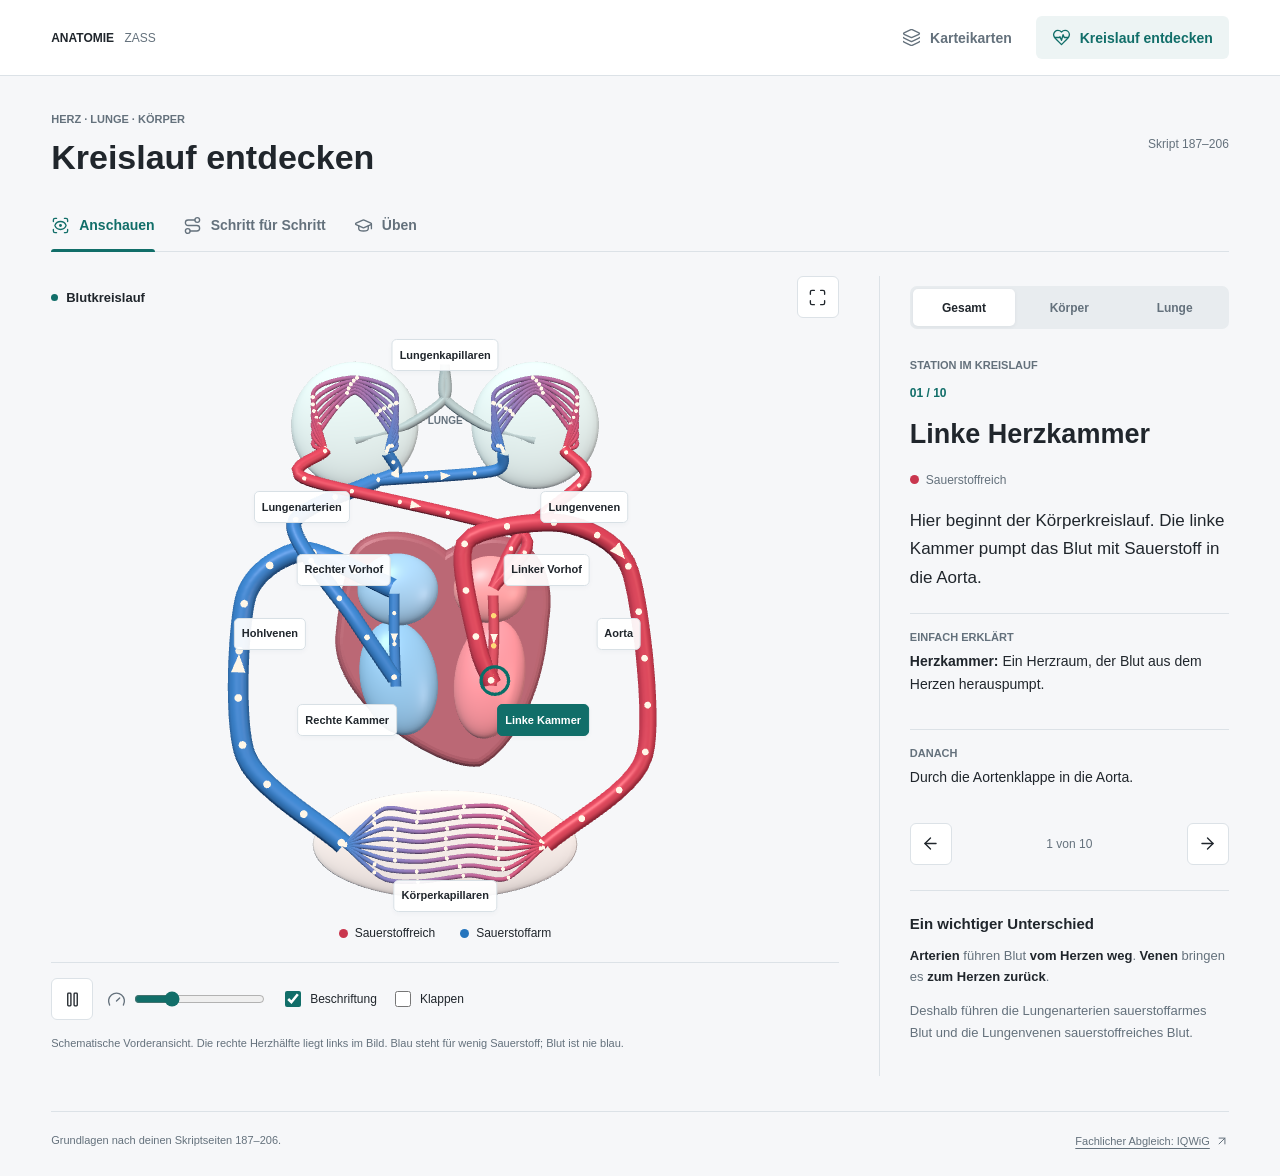
==== kreislauf.html @ b0d9cb3d "Add interactive circulation explorer with guided learning and exercises" ====
<!doctype html>
<html lang="de">
<head>
  <meta charset="utf-8">
  <meta name="viewport" content="width=device-width, initial-scale=1">
  <meta name="theme-color" content="#f6f7f9">
  <link rel="icon" href="data:,">
  <title>Kreislauf entdecken · Anatomie ZASS</title>
  <link rel="stylesheet" href="kreislauf.css?v=1">
  <script src="vendor/lucide.min.js" defer></script>
  <script type="module" src="kreislauf.js?v=1"></script>
</head>
<body>
  <header class="topbar">
    <a class="brand" href="index.html">ANATOMIE <span>ZASS</span></a>
    <nav aria-label="Hauptnavigation"><a href="index.html"><i data-lucide="layers"></i>Karteikarten</a><a href="kreislauf.html" aria-current="page"><i data-lucide="heart-pulse"></i>Kreislauf entdecken</a></nav>
  </header>
  <main>
    <div class="page-heading"><div><p class="eyebrow">HERZ · LUNGE · KÖRPER</p><h1>Kreislauf entdecken</h1></div><span class="source-badge">Skript 187–206</span></div>
    <div class="mode-bar" role="tablist" aria-label="Lernmodus">
      <button role="tab" id="tab-explore" aria-selected="true" data-mode="explore"><i data-lucide="scan-eye"></i>Anschauen</button>
      <button role="tab" id="tab-guide" aria-selected="false" data-mode="guide"><i data-lucide="route"></i>Schritt für Schritt</button>
      <button role="tab" id="tab-practice" aria-selected="false" data-mode="practice"><i data-lucide="graduation-cap"></i>Üben</button>
    </div>
    <div class="workspace">
      <section class="visual" aria-label="Interaktives Kreislaufmodell">
        <div class="visual-head"><span><span class="live-dot"></span>Blutkreislauf</span><button id="reset-view" class="icon-button" title="Ansicht zurücksetzen" aria-label="Ansicht zurücksetzen"><i data-lucide="maximize"></i></button></div>
        <div id="mobile-context" class="mobile-context" aria-live="polite"></div>
        <div id="scene"><canvas id="model" aria-label="Schematisches räumliches Modell von Herz, Lunge und Körperkreislauf"></canvas><div id="labels"></div><p id="scene-loading">Kreislauf wird geladen …</p><div id="fallback" hidden><img src="assets/slides/marked-20260912/page-206.jpg" alt="Schema von Lungen- und Körperkreislauf"><p>3D ist auf diesem Gerät nicht verfügbar. Alle Lerntexte und Übungen sind weiterhin nutzbar.</p></div></div>
        <div class="legend"><span><b class="swatch red"></b>Sauerstoffreich</span><span><b class="swatch blue"></b>Sauerstoffarm</span></div>
        <div class="scene-controls"><button id="play" class="icon-button" title="Animation pausieren" aria-label="Animation pausieren"><i data-lucide="pause"></i></button><label class="speed"><i data-lucide="gauge"></i><input type="range" id="speed" min="0.35" max="1.5" value="0.65" step="0.05" aria-label="Animationsgeschwindigkeit"></label><label class="toggle"><input type="checkbox" id="label-toggle" checked><span>Beschriftung</span></label><label class="toggle"><input type="checkbox" id="valve-toggle"><span>Klappen</span></label></div>
        <p class="model-note">Schematische Vorderansicht. Die rechte Herzhälfte liegt links im Bild. Blau steht für wenig Sauerstoff; Blut ist nie blau.</p>
      </section>
      <section class="learning" aria-label="Lernbereich">
        <div id="explore-panel" role="tabpanel" aria-labelledby="tab-explore">
          <div class="segmented" aria-label="Kreislauf auswählen"><button data-circuit="all" aria-pressed="true">Gesamt</button><button data-circuit="body" aria-pressed="false">Körper</button><button data-circuit="lung" aria-pressed="false">Lunge</button></div>
          <p class="section-label">STATION IM KREISLAUF</p><div id="detail"></div>
          <div class="station-nav"><button id="station-prev" class="icon-button" aria-label="Vorherige Station" title="Vorherige Station"><i data-lucide="arrow-left"></i></button><span id="station-count"></span><button id="station-next" class="icon-button" aria-label="Nächste Station" title="Nächste Station"><i data-lucide="arrow-right"></i></button></div>
          <div class="reference"><h3>Ein wichtiger Unterschied</h3><p><strong>Arterien</strong> führen Blut <strong>vom Herzen weg</strong>. <strong>Venen</strong> bringen es <strong>zum Herzen zurück</strong>.</p><p>Deshalb führen die Lungenarterien sauerstoffarmes Blut und die Lungenvenen sauerstoffreiches Blut.</p></div>
        </div>
        <div id="guide-panel" role="tabpanel" aria-labelledby="tab-guide" hidden><p class="section-label">MIT DEM BLUT DURCH DEN KÖRPER</p><h2>Ein ganzer Umlauf.</h2><p class="subtle">Von der linken Herzkammer bis zurück zum Herzen.</p><div class="step-progress"><span id="step-progress"></span></div><div id="guide-detail"></div><div class="guide-controls"><button id="guide-prev" class="secondary"><i data-lucide="arrow-left"></i>Zurück</button><button id="guide-next" class="primary">Weiter<i data-lucide="arrow-right"></i></button></div><ol id="step-list" class="step-list"></ol></div>
        <div id="practice-panel" role="tabpanel" aria-labelledby="tab-practice" hidden><div class="practice-top"><h2>Dein Wissen.</h2><span id="practice-score"></span></div><div class="segmented" aria-label="Übung auswählen"><button data-exercise="find" aria-pressed="true">Zuordnen</button><button data-exercise="order" aria-pressed="false">Blutweg</button><button data-exercise="speak" aria-pressed="false">Erklären</button></div><div id="exercise"></div></div>
      </section>
    </div>
    <footer class="footer"><span>Grundlagen nach deinen Skriptseiten 187–206.</span><a href="https://www.gesundheitsinformation.de/wie-funktioniert-das-herz.html" target="_blank" rel="noopener noreferrer">Fachlicher Abgleich: IQWiG<i data-lucide="arrow-up-right"></i></a></footer>
  </main>
</body>
</html>
---- kreislauf.css ----
:root{color-scheme:light;--bg:#f6f7f9;--ink:#20262c;--muted:#64717c;--line:#dce2e7;--red:#c9364e;--blue:#2675bd;--teal:#116e69;--soft:#e8f3f1;font-family:-apple-system,BlinkMacSystemFont,"Segoe UI",sans-serif;font-synthesis:none;letter-spacing:0}
*{box-sizing:border-box}body{margin:0;background:var(--bg);color:var(--ink)}button,input,a{touch-action:manipulation}button,input{font:inherit}button,a{ -webkit-tap-highlight-color:transparent}button{cursor:pointer}button:disabled{opacity:.45;cursor:default}a{color:inherit;text-decoration:none}button:focus-visible,a:focus-visible,input:focus-visible,summary:focus-visible{outline:3px solid #329cba;outline-offset:4px}button{color:inherit}svg.lucide{width:19px;height:19px;stroke-width:1.7;flex:none}[hidden]{display:none!important}
.topbar{min-height:76px;border-bottom:1px solid var(--line);padding:12px 4%;display:flex;align-items:center;justify-content:space-between;gap:24px;background:#fff}.brand{font-size:12px;letter-spacing:0;font-weight:800;white-space:nowrap}.brand span{color:var(--muted);margin-left:7px;font-weight:500}.topbar nav{display:flex;gap:8px}.topbar nav a{display:flex;align-items:center;gap:9px;padding:12px 16px;font-size:14px;border-radius:6px;color:var(--muted);font-weight:600}.topbar nav a[aria-current]{background:#edf4f4;color:var(--teal)}main{max-width:1480px;margin:auto;padding:34px 4% 0}.page-heading{display:flex;align-items:center;justify-content:space-between;gap:16px;margin-bottom:26px}.eyebrow,.section-label{font-size:11px;letter-spacing:0;font-weight:700;color:var(--muted);margin:0 0 10px}h1{font-size:34px;line-height:1.15;margin:0;font-weight:650}h2{font-size:27px;font-weight:630;margin:0 0 15px;line-height:1.2}h3{font-size:15px;margin:0 0 10px}p{line-height:1.65}.source-badge{font-size:12px;color:var(--muted)}.mode-bar{display:flex;gap:28px;border-bottom:1px solid var(--line)}.mode-bar button{position:relative;display:flex;align-items:center;gap:9px;background:none;border:0;padding:12px 0 16px;color:var(--muted);font-size:14px;font-weight:600;min-height:48px}.mode-bar button[aria-selected=true]{color:var(--teal)}.mode-bar button[aria-selected=true]:after{content:"";position:absolute;bottom:-1px;left:0;right:0;height:3px;background:var(--teal);border-radius:3px 3px 0 0}.workspace{display:grid;grid-template-columns:minmax(0,1fr) 350px;gap:40px;padding-top:24px}.visual{min-width:0;position:relative}.visual-head{display:flex;justify-content:space-between;align-items:center;font-size:13px;font-weight:600}.visual-head>span{display:flex;align-items:center;gap:8px}.live-dot{width:7px;height:7px;background:var(--teal);border-radius:50%}.icon-button{width:42px;height:42px;display:inline-flex;align-items:center;justify-content:center;border:1px solid var(--line);border-radius:6px;background:#fff;flex:none}.icon-button:hover{background:#eaf1f3}.icon-button:active{transform:translateY(1px)}#scene{height:610px;width:100%;position:relative;isolation:isolate}#model{display:block;width:100%;height:100%;touch-action:pan-y}#labels{position:absolute;inset:0;pointer-events:none}.model-label{position:absolute;transform:translate(-50%,-50%);pointer-events:auto;padding:5px 7px;background:rgba(255,255,255,.93);border:1px solid #d8e0e5;border-radius:5px;font-size:11px;min-height:32px;font-weight:600;line-height:1.2;white-space:nowrap;box-shadow:0 2px 5px #1a354a09}.model-label:hover,.model-label.active{background:var(--teal);color:white;border-color:var(--teal)}.model-label.numbered{min-width:34px;font-size:13px}.model-label.valve{background:#fff6df;color:#775323;border-color:#e8d1a5;font-size:10px}.model-label.valve.active{background:#775323;color:white}.model-label.faded{opacity:.35}.label-title{position:absolute;transform:translate(-50%,-50%);font-size:10px;font-weight:700;color:var(--muted);white-space:nowrap;pointer-events:none}#scene-loading{position:absolute;inset:35% 10% auto;text-align:center;color:var(--muted);font-size:14px}#fallback{position:absolute;inset:20px 0;background:var(--bg);z-index:5}#fallback img{width:100%;max-height:430px;object-fit:contain}#fallback p{font-size:13px}.legend{display:flex;justify-content:center;gap:25px;font-size:12px;margin-top:-2px}.legend span{display:flex;align-items:center;gap:7px}.swatch{width:9px;height:9px;border-radius:50%;display:block}.red{background:var(--red)}.blue{background:var(--blue)}.scene-controls{display:flex;align-items:center;gap:14px;margin:22px 0 0;border-top:1px solid var(--line);padding-top:15px}.speed{display:flex;align-items:center;gap:6px;flex:1;min-width:70px;max-width:160px;color:var(--muted)}.speed input{width:100%;accent-color:var(--teal);min-width:40px}.toggle{display:flex;align-items:center;gap:6px;font-size:12px;cursor:pointer}.toggle input{accent-color:var(--teal);width:16px;height:16px}.model-note{font-size:11px;color:var(--muted);margin:14px 0 0;max-width:600px}.learning{border-left:1px solid var(--line);padding:10px 0 20px 30px;min-width:0}.segmented{display:flex;background:#e8ecef;border-radius:7px;padding:3px;margin-bottom:27px;gap:3px}.segmented button{flex:1;min-width:0;border:0;border-radius:5px;background:transparent;font-size:12px;min-height:37px;padding:7px;color:var(--muted);font-weight:600}.segmented button[aria-pressed=true]{background:white;color:var(--ink);box-shadow:0 1px 4px #1523300f}.detail-number{font-size:12px;color:var(--teal);font-weight:700;margin:0 0 14px}.detail-description{font-size:17px;line-height:1.7;margin:0 0 20px}.oxygen-tag{display:inline-flex;align-items:center;gap:7px;font-size:12px;padding:7px 0;color:var(--muted);margin-bottom:13px}.fact-box{border-top:1px solid var(--line);padding:17px 0;margin-top:12px}.fact-box dt{font-size:11px;font-weight:700;color:var(--muted);margin-bottom:7px}.fact-box dd{margin:0;font-size:14px;line-height:1.65}.station-nav{display:flex;align-items:center;justify-content:space-between;margin:12px 0 25px}.station-nav>span{font-size:12px;color:var(--muted)}.reference{border-top:1px solid var(--line);padding-top:24px}.reference p{font-size:13px;color:var(--muted)}.reference strong{color:var(--ink);font-weight:600}.subtle{color:var(--muted);font-size:14px}.step-progress{height:4px;background:#e0e7e8;border-radius:4px;margin:23px 0}.step-progress span{display:block;height:100%;background:var(--teal);border-radius:4px;transition:width .25s}.guide-controls{display:flex;gap:10px;margin:20px 0 25px}.primary,.secondary{border:1px solid var(--line);border-radius:6px;padding:12px 15px;min-height:44px;font-weight:600;font-size:13px;display:inline-flex;align-items:center;justify-content:center;gap:8px}.primary{background:var(--teal);color:#fff;border-color:var(--teal)}.primary:hover{background:#0e5955}.secondary{background:#fff}.guide-controls button{flex:1}.step-list{list-style:none;margin:0;padding:0;display:grid;gap:2px}.step-list button{display:flex;width:100%;align-items:center;gap:12px;padding:9px 5px;background:none;border:0;text-align:left;font-size:12px;color:var(--muted);min-height:36px}.step-list button span{width:24px;height:24px;display:grid;place-items:center;border-radius:50%;background:#e5ebed;font-size:10px}.step-list button.active{color:var(--teal);font-weight:650}.step-list button.active span{background:var(--teal);color:#fff}.practice-top{display:flex;align-items:start;justify-content:space-between;gap:10px}#practice-score{font-size:11px;color:var(--teal);line-height:1.5;text-align:right}.exercise-heading{font-size:21px;line-height:1.4;margin:17px 0}.exercise-note{font-size:13px;color:var(--muted)}.answer-options{display:grid;gap:8px;margin:20px 0}.answer-options button{display:flex;gap:10px;align-items:center;border:1px solid var(--line);border-radius:6px;background:white;text-align:left;padding:13px 12px;font-size:14px;min-height:48px}.answer-options button:hover{border-color:var(--teal)}.answer-options button.correct{background:#e6f4ed;border-color:#4a9275}.answer-options button.wrong{background:#fff0f0;border-color:#cc5864}.answer-options button span{width:24px;height:24px;display:grid;place-items:center;border-radius:50%;background:#eef2f5;font-size:11px;flex:none}.feedback{font-size:14px;line-height:1.6;min-height:50px;border-left:3px solid var(--teal);padding:9px 12px;background:#e8f3f1;margin:18px 0}.feedback.error{border-color:#b64a52;background:#fceff0}.full-width{width:100%}.order-slots{display:flex;flex-wrap:wrap;gap:6px;margin:20px 0}.order-slots span{font-size:12px;background:#e8f3f1;border:1px solid #b7d6ce;border-radius:5px;padding:8px}.order-slots span:empty{width:32px;height:32px;background:transparent;border-style:dashed}.oral-answer{border-top:1px solid var(--line);margin-top:20px;padding-top:15px;font-size:15px;line-height:1.8}.oral-checks{list-style:none;padding:0;font-size:13px;display:grid;gap:12px}.oral-checks label{display:flex;align-items:start;gap:9px}.oral-checks input{margin-top:4px;accent-color:var(--teal)}.footer{display:flex;justify-content:space-between;gap:20px;border-top:1px solid var(--line);margin-top:35px;padding:22px 0 28px;color:var(--muted);font-size:11px}.footer a{display:flex;gap:5px;align-items:center;text-decoration:underline;text-underline-offset:3px}.footer svg{width:14px;height:14px}
.mobile-context{display:none}
@media(max-width:760px){.mobile-context{display:block;min-height:100px;padding:15px 0 5px}.mobile-context strong{font-size:15px;line-height:1.45;display:block}.mobile-context p{font-size:12px;margin:6px 0;color:var(--muted);line-height:1.5}.mobile-context .mobile-row{display:flex;align-items:center;justify-content:space-between;gap:12px}.mobile-context .mobile-row>div{min-width:0}.mobile-context .mobile-actions{display:flex;gap:5px}.mobile-context .icon-button{width:38px;height:38px}.mobile-context .mobile-status{color:var(--teal);font-weight:600}}
@media(min-width:1500px){#scene{height:660px}}@media(max-width:1050px){.workspace{grid-template-columns:minmax(0,1fr) 310px;gap:20px}.learning{padding-left:20px}.scene-controls{gap:8px}.toggle{font-size:11px}#scene{height:590px}.model-label{font-size:10px}.topbar{padding:12px 3%}main{padding-left:3%;padding-right:3%}}
@media(max-width:760px){.topbar{flex-direction:column;gap:12px;padding:16px 16px 0;align-items:stretch}.brand{align-self:center}.topbar nav{justify-content:center}.topbar nav a{padding:12px 10px;flex:1;justify-content:center;font-size:12px;white-space:nowrap}.topbar nav a[aria-current]{border-radius:6px 6px 0 0}main{padding:25px 16px 0}.page-heading{margin-bottom:20px;gap:10px}h1{font-size:27px}.source-badge{font-size:10px;white-space:nowrap}.eyebrow{font-size:10px}.mode-bar{gap:0;justify-content:space-between}.mode-bar button{font-size:11px;gap:5px;padding:12px 3px 15px}.mode-bar svg{width:17px}.workspace{grid-template-columns:1fr;gap:25px;padding-top:16px}#scene{height:490px}.visual-head{font-size:12px}.model-label{font-size:10px;padding:5px;min-height:32px}.scene-controls{gap:9px}.speed{max-width:105px}.toggle{font-size:11px}.legend{font-size:11px;gap:20px}.learning{border-left:0;border-top:1px solid var(--line);padding:24px 0 0}.model-note{font-size:10px}.detail-description{font-size:17px}.reference{margin-top:24px}.footer{flex-direction:column;gap:10px}.source-note{font-size:11px}}
@media(max-width:375px){main{padding-left:12px;padding-right:12px}.source-badge{display:none}.speed{max-width:75px}.model-label{font-size:9px}#scene{height:470px}}@media(prefers-reduced-motion:reduce){*{scroll-behavior:auto!important;transition:none!important}}
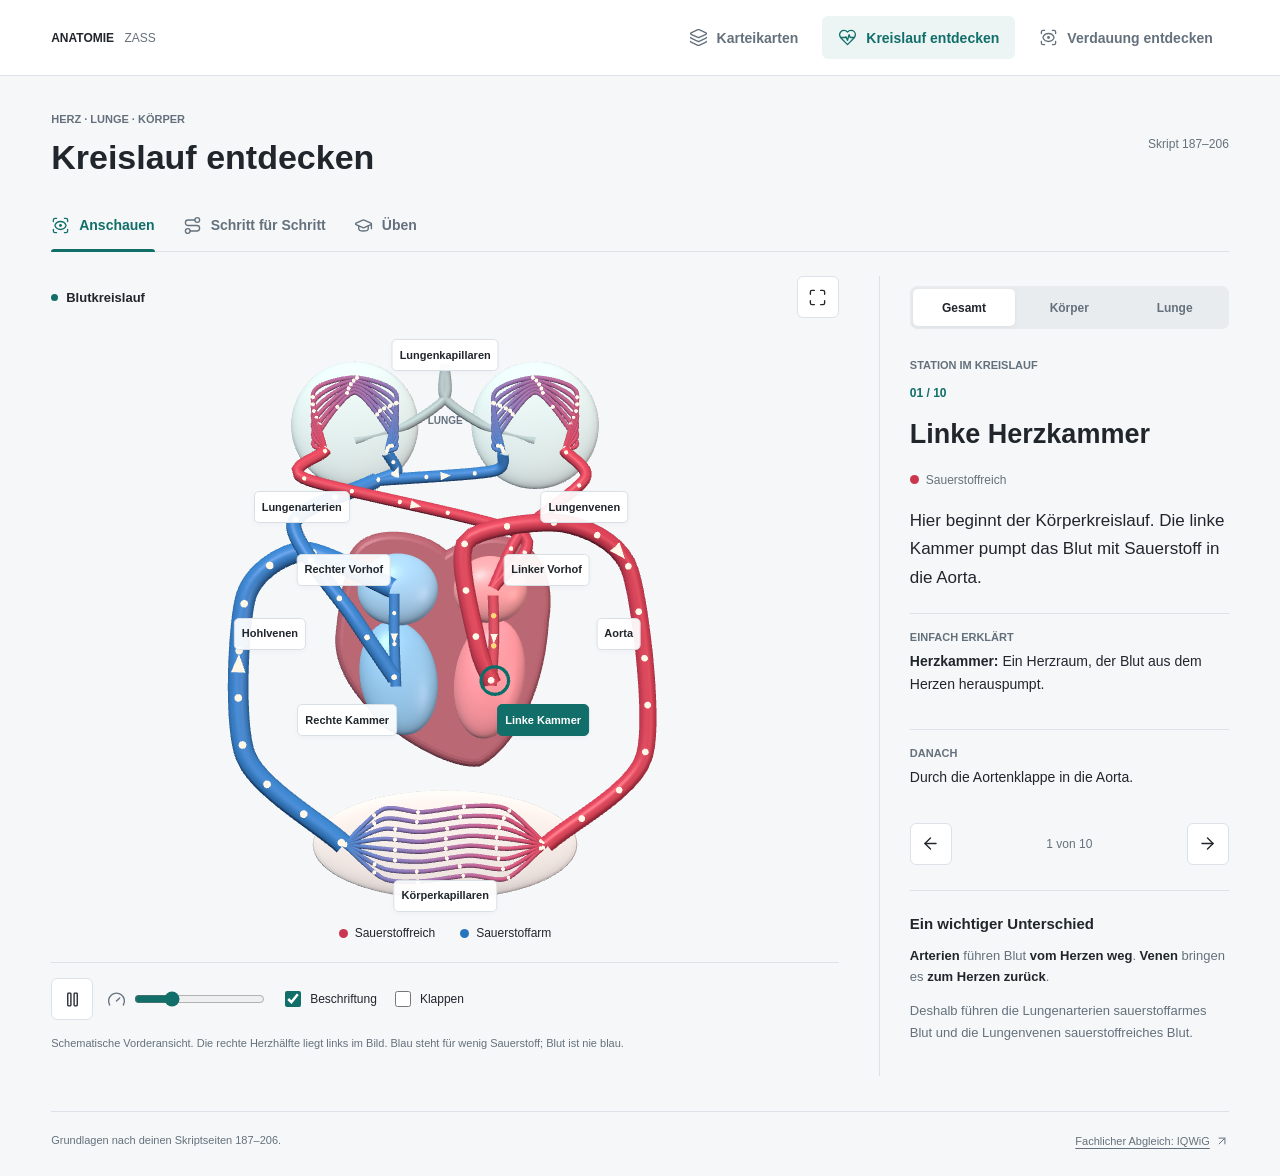
==== commit 1bf556d4: "Add breathing and digestion cards with interactive digestive model" ====
--- a/kreislauf.html
+++ b/kreislauf.html
@@ -6,14 +6,14 @@
   <meta name="theme-color" content="#f6f7f9">
   <link rel="icon" href="data:,">
   <title>Kreislauf entdecken · Anatomie ZASS</title>
-  <link rel="stylesheet" href="kreislauf.css?v=1">
+  <link rel="stylesheet" href="kreislauf.css?v=20260926-nav">
   <script src="vendor/lucide.min.js" defer></script>
   <script type="module" src="kreislauf.js?v=1"></script>
 </head>
 <body>
   <header class="topbar">
     <a class="brand" href="index.html">ANATOMIE <span>ZASS</span></a>
-    <nav aria-label="Hauptnavigation"><a href="index.html"><i data-lucide="layers"></i>Karteikarten</a><a href="kreislauf.html" aria-current="page"><i data-lucide="heart-pulse"></i>Kreislauf entdecken</a></nav>
+    <nav aria-label="Hauptnavigation"><a href="index.html"><i data-lucide="layers"></i>Karteikarten</a><a href="kreislauf.html" aria-current="page"><i data-lucide="heart-pulse"></i>Kreislauf entdecken</a><a href="verdauung.html"><i data-lucide="scan-eye"></i>Verdauung entdecken</a></nav>
   </header>
   <main>
     <div class="page-heading"><div><p class="eyebrow">HERZ · LUNGE · KÖRPER</p><h1>Kreislauf entdecken</h1></div><span class="source-badge">Skript 187–206</span></div>
--- a/kreislauf.css
+++ b/kreislauf.css
@@ -6,3 +6,4 @@
 @media(min-width:1500px){#scene{height:660px}}@media(max-width:1050px){.workspace{grid-template-columns:minmax(0,1fr) 310px;gap:20px}.learning{padding-left:20px}.scene-controls{gap:8px}.toggle{font-size:11px}#scene{height:590px}.model-label{font-size:10px}.topbar{padding:12px 3%}main{padding-left:3%;padding-right:3%}}
 @media(max-width:760px){.topbar{flex-direction:column;gap:12px;padding:16px 16px 0;align-items:stretch}.brand{align-self:center}.topbar nav{justify-content:center}.topbar nav a{padding:12px 10px;flex:1;justify-content:center;font-size:12px;white-space:nowrap}.topbar nav a[aria-current]{border-radius:6px 6px 0 0}main{padding:25px 16px 0}.page-heading{margin-bottom:20px;gap:10px}h1{font-size:27px}.source-badge{font-size:10px;white-space:nowrap}.eyebrow{font-size:10px}.mode-bar{gap:0;justify-content:space-between}.mode-bar button{font-size:11px;gap:5px;padding:12px 3px 15px}.mode-bar svg{width:17px}.workspace{grid-template-columns:1fr;gap:25px;padding-top:16px}#scene{height:490px}.visual-head{font-size:12px}.model-label{font-size:10px;padding:5px;min-height:32px}.scene-controls{gap:9px}.speed{max-width:105px}.toggle{font-size:11px}.legend{font-size:11px;gap:20px}.learning{border-left:0;border-top:1px solid var(--line);padding:24px 0 0}.model-note{font-size:10px}.detail-description{font-size:17px}.reference{margin-top:24px}.footer{flex-direction:column;gap:10px}.source-note{font-size:11px}}
 @media(max-width:375px){main{padding-left:12px;padding-right:12px}.source-badge{display:none}.speed{max-width:75px}.model-label{font-size:9px}#scene{height:470px}}@media(prefers-reduced-motion:reduce){*{scroll-behavior:auto!important;transition:none!important}}
+@media(max-width:760px){.topbar nav{min-width:0}.topbar nav a{min-width:0;white-space:normal;flex:1;padding:10px 4px;text-align:center;font-size:10px;line-height:1.2;gap:4px}.topbar nav a svg{width:15px;height:15px}}
